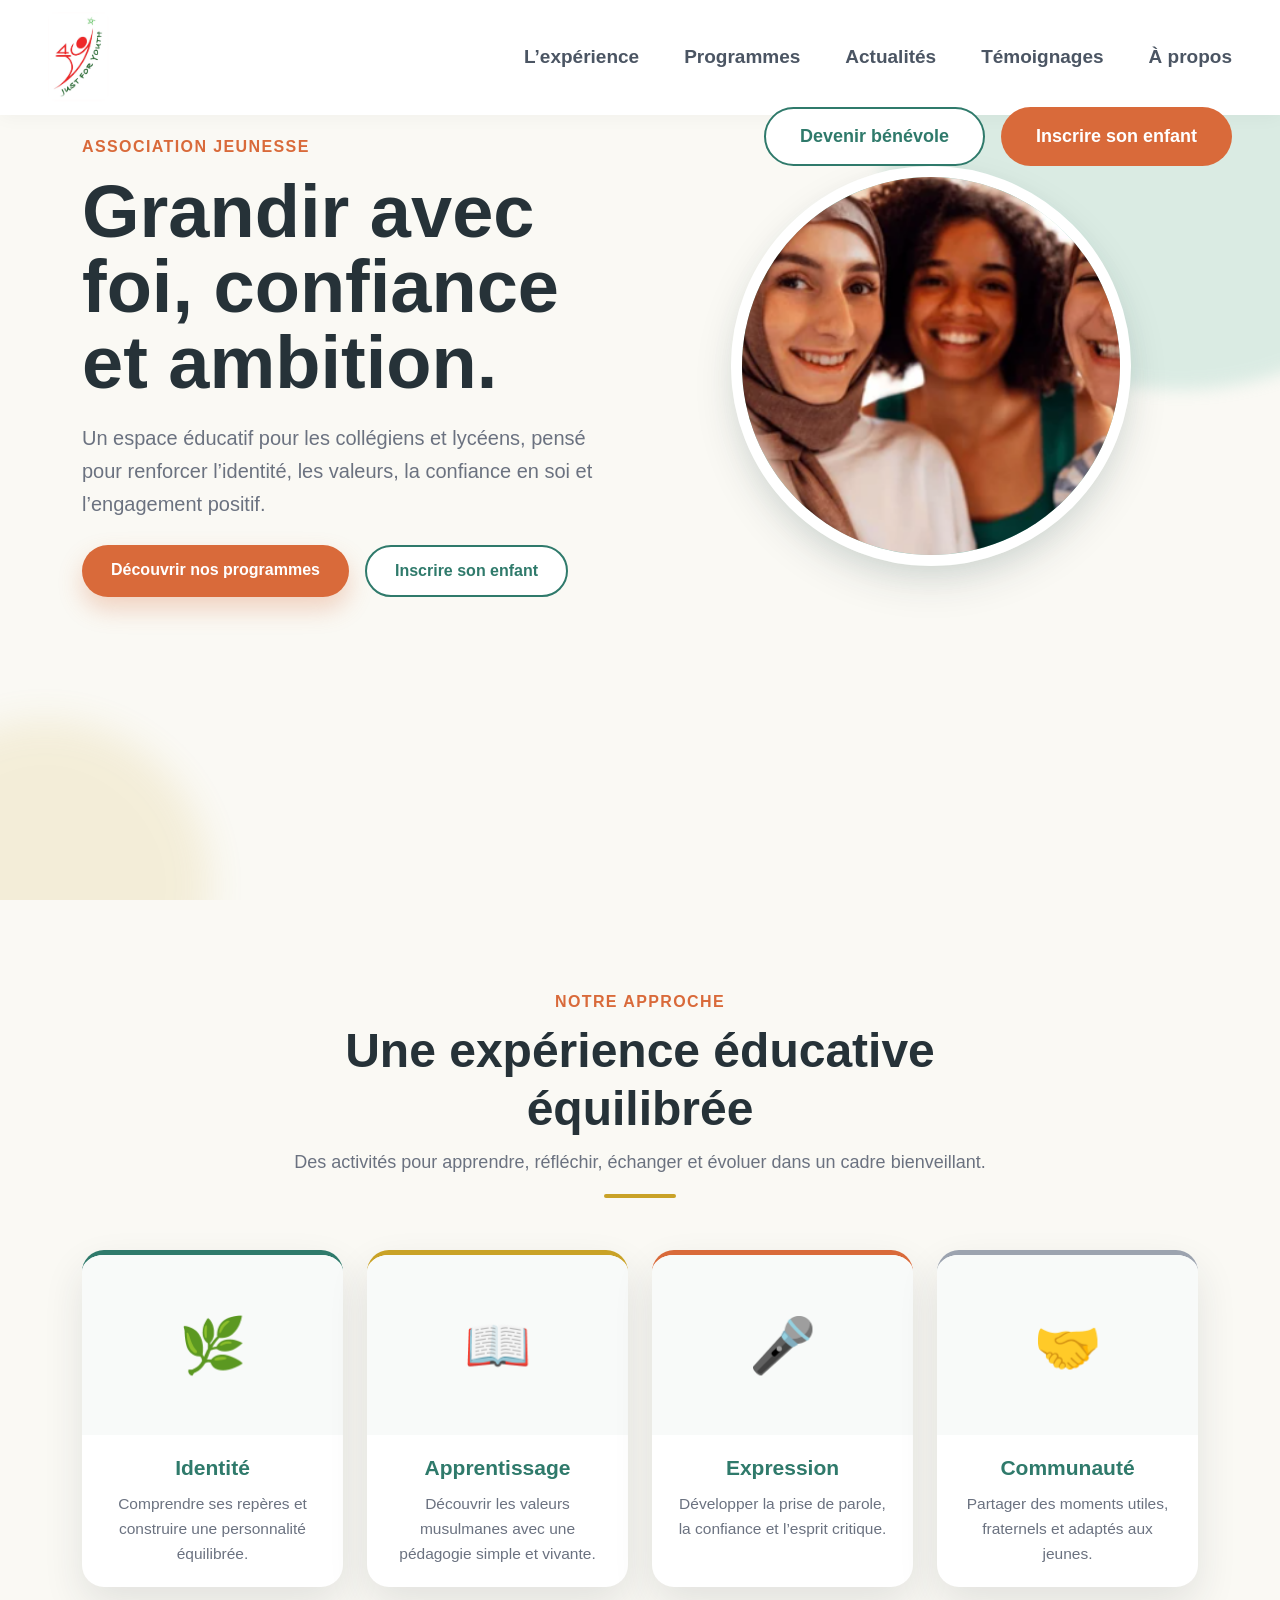
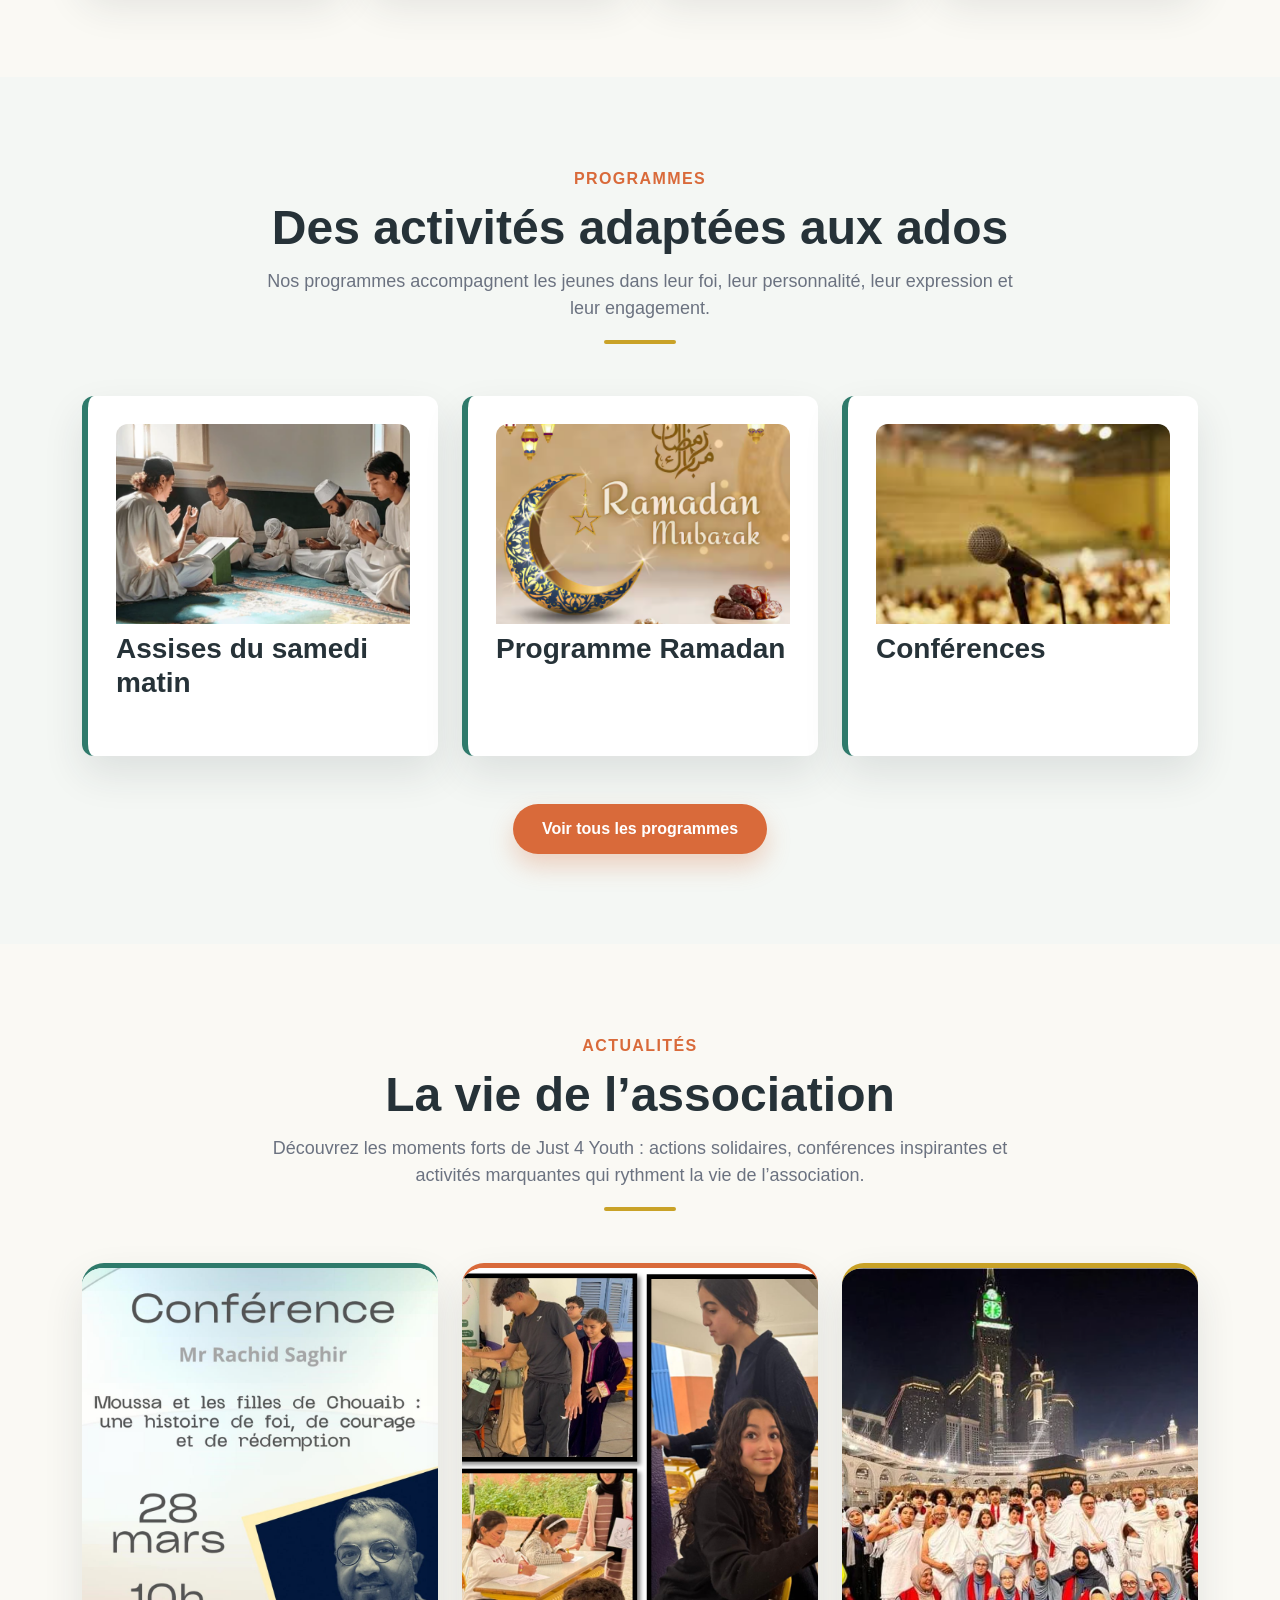
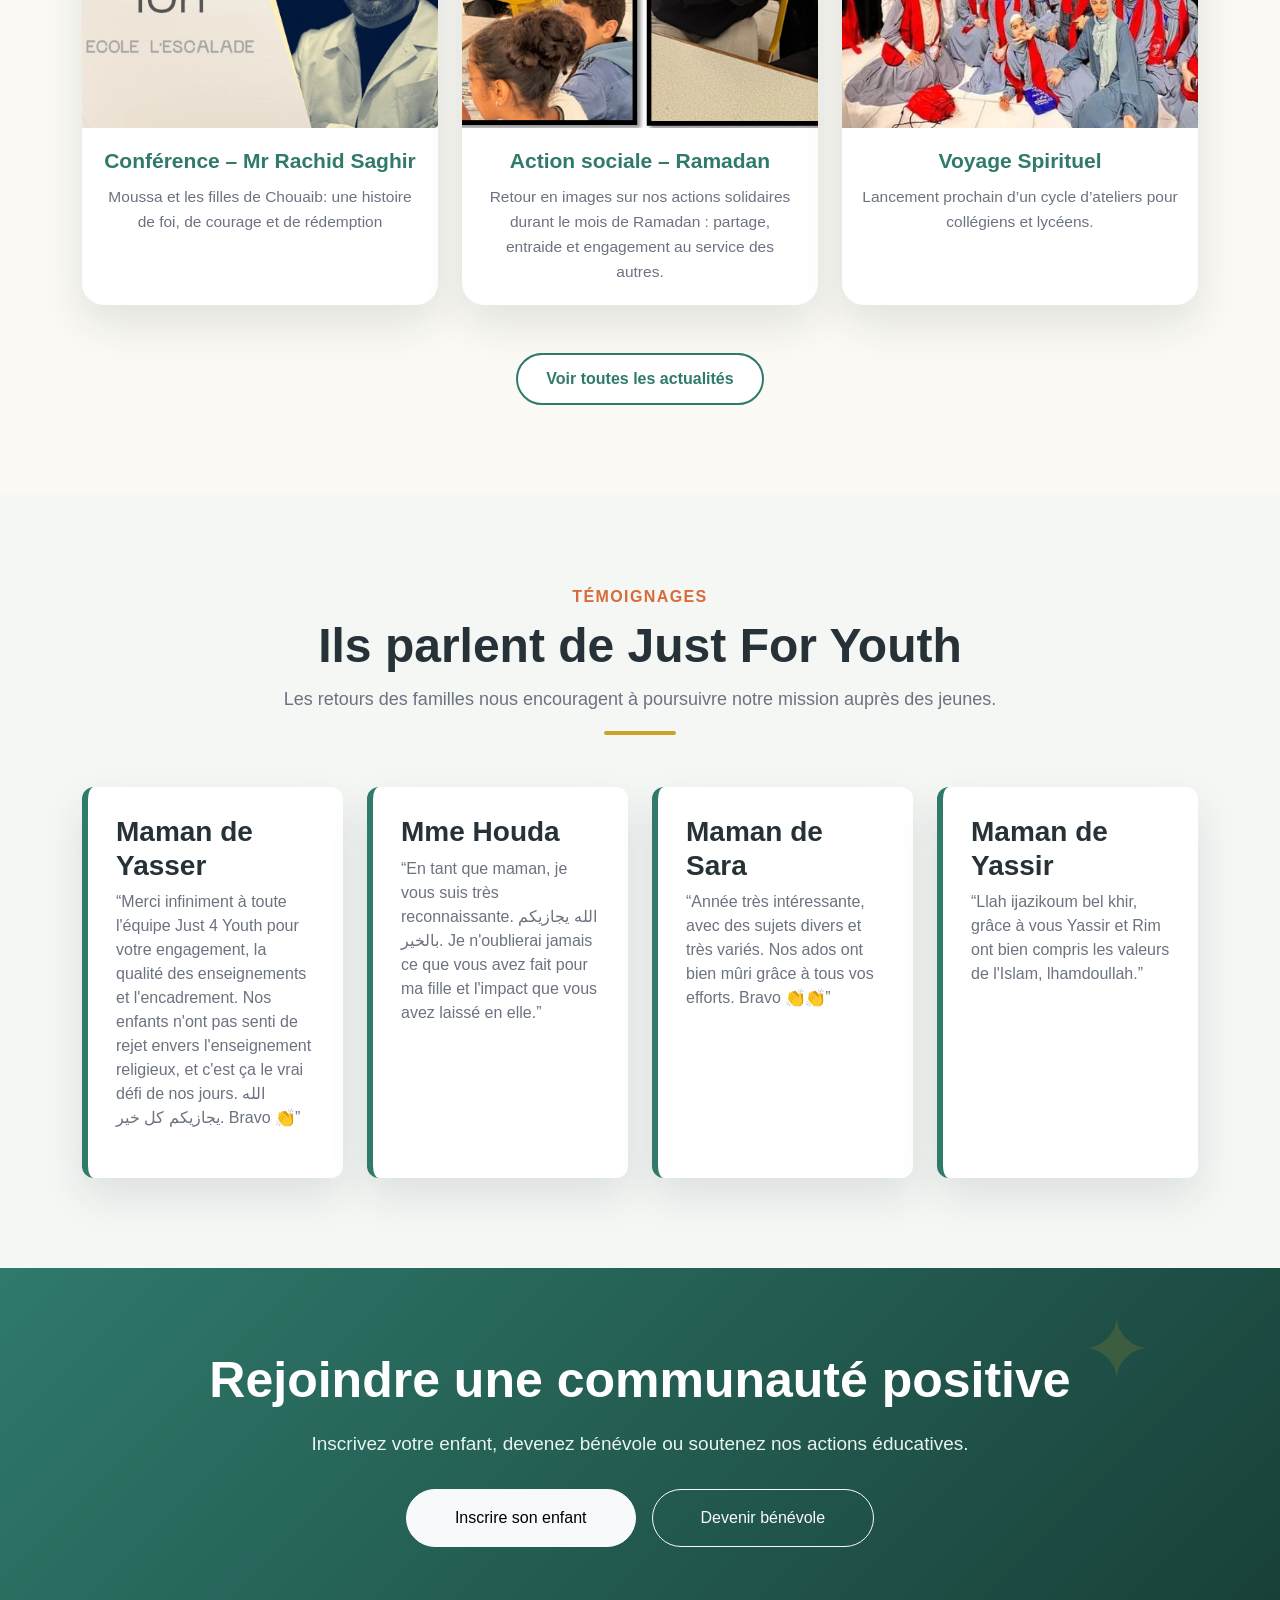
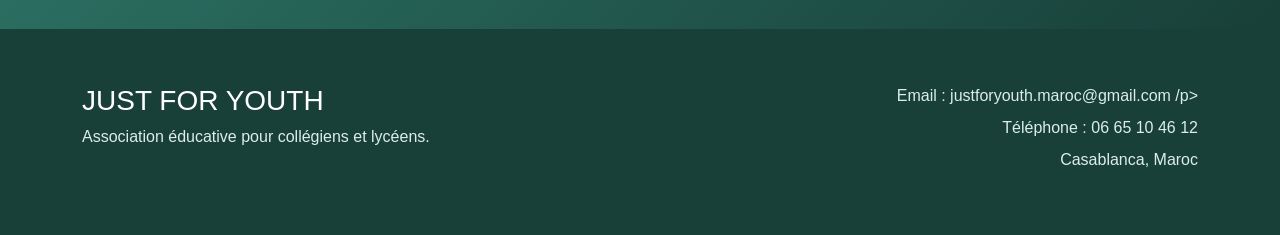
==== index.html @ 88b625bd "Add files via upload" ====
<!DOCTYPE html>
<html lang="fr">
<head>
  <meta charset="UTF-8" />
  <meta name="viewport" content="width=device-width, initial-scale=1.0" />
  <title>Just For Youth</title>

  <link href="https://cdn.jsdelivr.net/npm/bootstrap@5.3.3/dist/css/bootstrap.min.css" rel="stylesheet">
  <link rel="stylesheet" href="style.css">
</head>

<body>

<div class="offcanvas offcanvas-end mobile-menu" tabindex="-1" id="sidebarMenu">
  <div class="offcanvas-header">
    <img src="logo2.png" alt="Just For Youth" class="mobile-logo">
    <button type="button" class="btn-close" data-bs-dismiss="offcanvas"></button>
  </div>

  <div class="offcanvas-body">
    <a href="#experience" class="mobile-link" data-bs-dismiss="offcanvas">L’expérience</a>
    <a href="#programmes" class="mobile-link" data-bs-dismiss="offcanvas">Programmes</a>
    <a href="#actualites" class="mobile-link" data-bs-dismiss="offcanvas">Actualités</a>
    <a href="#temoignages" class="mobile-link" data-bs-dismiss="offcanvas">Témoignages</a>
    <a href="apropos.html" class="mobile-link">À propos</a>

    <div class="mobile-actions">
      <a href="benevole.html" class="btn btn-outline-nav w-100">Devenir bénévole</a>
      <a href="inscription.html" class="btn btn-fill-nav w-100">Inscrire son enfant</a>
    </div>
  </div>
</div>

<nav class="navbar custom-navbar fixed-top">
  <div class="container-fluid px-4 px-lg-5">

    <a class="navbar-brand logo" href="#accueil">
      <img src="logo2.png" alt="Just For Youth" class="logo-img">
    </a>

    <div class="nav-center d-none d-lg-flex">
      <a href="#experience">L’expérience</a>
      <a href="programme.html">Programmes</a>
      <a href="#actualites">Actualités</a>
      <a href="#temoignages">Témoignages</a>
      <a href="apropos.html">À propos</a>
    </div>

    <div class="nav-actions d-none d-lg-flex">
      <a href="benevole.html" class="btn btn-outline-nav">Devenir bénévole</a>
      <a href="inscription.html" class="btn btn-fill-nav">Inscrire son enfant</a>
    </div>

    <button class="burger-btn d-lg-none" type="button" data-bs-toggle="offcanvas" data-bs-target="#sidebarMenu">
      ☰
    </button>

  </div>
</nav>

<main id="accueil">

<section class="hero">
  <div class="hero-bg-shape"></div>
  <div class="hero-bg-shape-2"></div>

  <div class="container">
    <div class="row align-items-center g-5">
      <div class="col-lg-6 reveal hero-text">
        <span class="eyebrow">Association jeunesse</span>
        <h1>Grandir avec foi, confiance et ambition.</h1>
        <p>
          Un espace éducatif pour les collégiens et lycéens, pensé pour renforcer
          l’identité, les valeurs, la confiance en soi et l’engagement positif.
        </p>

        <div class="d-flex flex-wrap gap-3 mt-4">
          <a href="#programmes" class="btn btn-main">Découvrir nos programmes</a>
          <a href="inscription.html" class="btn btn-outline-custom">Inscrire son enfant</a>
        </div>
      </div>

      <div class="col-lg-6 reveal delay-1">
        <div class="hero-visual">
          <div class="hero-circle"></div>

          <img src="images/acceuil/acceuil1.png"
               alt="Jeunes en activité"
               class="hero-img">
        </div>
      </div>
    </div>
  </div>
</section>

<section id="experience" class="section">
  <div class="container">
    <div class="section-header reveal">
      <span class="eyebrow">Notre approche</span>
      <h2>Une expérience éducative équilibrée</h2>
      <p>
        Des activités pour apprendre, réfléchir, échanger et évoluer dans un cadre bienveillant.
      </p>
    </div>

    <div class="row g-4">
      <div class="col-md-6 col-lg-3 reveal">
        <div class="info-card card-green">
          <div class="info-card-img">🌿</div>
          <div class="info-card-body">
            <h3>Identité</h3>
            <p>Comprendre ses repères et construire une personnalité équilibrée.</p>
          </div>
        </div>
      </div>

      <div class="col-md-6 col-lg-3 reveal delay-1">
        <div class="info-card card-gold">
          <div class="info-card-img">📖</div>
          <div class="info-card-body">
            <h3>Apprentissage</h3>
            <p>Découvrir les valeurs musulmanes avec une pédagogie simple et vivante.</p>
          </div>
        </div>
      </div>

      <div class="col-md-6 col-lg-3 reveal delay-2">
        <div class="info-card card-orange">
          <div class="info-card-img">🎤</div>
          <div class="info-card-body">
            <h3>Expression</h3>
            <p>Développer la prise de parole, la confiance et l’esprit critique.</p>
          </div>
        </div>
      </div>

      <div class="col-md-6 col-lg-3 reveal delay-3">
        <div class="info-card card-soft">
          <div class="info-card-img">🤝</div>
          <div class="info-card-body">
            <h3>Communauté</h3>
            <p>Partager des moments utiles, fraternels et adaptés aux jeunes.</p>
          </div>
        </div>
      </div>
    </div>
  </div>
</section>

<section id="programmes" class="section light-section">
  <div class="container">
    <div class="section-header reveal">
      <span class="eyebrow">Programmes</span>
      <h2>Des activités adaptées aux ados</h2>
      <p>
        Nos programmes accompagnent les jeunes dans leur foi, leur personnalité,
        leur expression et leur engagement.
      </p>
    </div>

    <div class="row g-4">

      <div class="col-md-4 reveal">
        <div class="program-card program-blue h-100">
          <img src="images/acceuil/assises.png" class="program-img" alt="Assises du samedi matin">
          <div class="program-title">
            <h3 class="mt-2">Assises du samedi matin</h3>
          </div>
        </div>
      </div>
    
      <div class="col-md-4 reveal delay-1">
        <div class="program-card program-pink h-100">
          <img src="images/acceuil/ramadan.png" class="program-img" alt="Programme Ramadan">
          <div class="program-title">
            <h3 class="mt-2">Programme Ramadan</h3>
          </div>
        </div>
      </div>
    
      <div class="col-md-4 reveal delay-2">
        <div class="program-card program-orange h-100">
          <img src="images/acceuil/conferern.png" class="program-img" alt="Conférences">
          <div class="program-title">
            <h3 class="mt-2">Conférences</h3>
          </div>
        </div>
      </div>
    
    </div>
    <div class="text-center mt-5 reveal">
      <a href="programme.html" class="btn btn-main">Voir tous les programmes</a>
    </div>
  </div>
</section>

<section id="actualites" class="section">
  <div class="container">
    <div class="section-header reveal">
      <span class="eyebrow">Actualités</span>
      <h2>La vie de l’association</h2>
      <p>
        Découvrez les moments forts de Just 4 Youth : actions solidaires, conférences inspirantes et activités marquantes qui rythment la vie de l’association.
      </p>
    </div>
    <div class="row">
<div class="col-md-4 reveal">
  <div class="info-card card-green">
    <!-- IMAGE SEULE -->
    <div class="info-card-img " style="height: 460px;">
      <img src="images/conferences/IMG-20260326-WA0016.jpg" alt="Conférence Rachid Sghir">
    </div>
    <div class="info-card-body">
   
        <h3>Conférence – Mr Rachid Saghir </h3>
        <p>
Moussa et les filles de Chouaib: une histoire de foi, de courage et de rédemption
        </p>
     
    </div>
  </div>
</div>

      <div class="col-md-4 reveal delay-1">
        <div class="info-card card-orange">
          <div class="info-card-img" style="height: 460px;"><img src="images/actionSociale/action_sociale.png" alt=""></div>
          <div class="info-card-body">
            <h3>Action sociale – Ramadan</h3>
            <p>
              Retour en images sur nos actions solidaires durant le mois de Ramadan : partage, entraide et engagement au service des autres.
            </p>
          </div>
          
        </div>
      </div>

      <div class="col-md-4 reveal delay-2">
        <div class="info-card card-gold">
          <div class="info-card-img" style="height: 460px;"><img src="images/voyages_omra/OMRA.png" alt=""></div>
          <div class="info-card-body">
            <h3>Voyage Spirituel </h3>
            <p>Lancement prochain d’un cycle d’ateliers pour collégiens et lycéens.</p>
          </div>
        </div>
      </div>
    </div>

    <div class="text-center mt-5 reveal">
      <a href="actualites.html" class="btn btn-outline-custom">Voir toutes les actualités</a>
    </div>
  </div>
</section>


<section id="temoignages" class="section light-section">
  <div class="container">
    <div class="section-header reveal">
      <span class="eyebrow">Témoignages</span>
      <h2>Ils parlent de Just For Youth</h2>
      <p>
        Les retours des familles nous encouragent à poursuivre notre mission auprès des jeunes.
      </p>
    </div>

    <div class="row g-4">

      <div class="col-md-6 col-lg-3 reveal">
        <div class="program-card h-100 testimonial-card">
          <h3>Maman de Yasser</h3>
          <p>
            “Merci infiniment à toute l'équipe Just 4 Youth pour votre engagement, la qualité des enseignements et l'encadrement.
            Nos enfants n'ont pas senti de rejet envers l'enseignement religieux, et c'est ça le vrai défi de nos jours.
            الله يجازيكم كل خير. Bravo 👏”
          </p>
        </div>
      </div>

      <div class="col-md-6 col-lg-3 reveal delay-1">
        <div class="program-card h-100 testimonial-card">
          <h3>Mme Houda</h3>
          <p>
            “En tant que maman, je vous suis très reconnaissante.
            الله يجازيكم بالخير. Je n'oublierai jamais ce que vous avez fait pour ma fille et l'impact que vous avez laissé en elle.”
          </p>
        </div>
      </div>

      <div class="col-md-6 col-lg-3 reveal delay-2">
        <div class="program-card h-100 testimonial-card">
          <h3>Maman de Sara</h3>
          <p>
            “Année très intéressante, avec des sujets divers et très variés.
            Nos ados ont bien mûri grâce à tous vos efforts. Bravo 👏👏”
          </p>
        </div>
      </div>

      <div class="col-md-6 col-lg-3 reveal delay-3">
        <div class="program-card h-100 testimonial-card">
          <h3>Maman de Yassir</h3>
          <p>
            “Llah ijazikoum bel khir, grâce à vous Yassir et Rim ont bien compris les valeurs de l'Islam, lhamdoullah.”
          </p>
        </div>
      </div>

    </div>
  </div>
</section>

<section class="cta-section reveal">
  <div class="container text-center">
    <h2>Rejoindre une communauté positive</h2>
    <p>Inscrivez votre enfant, devenez bénévole ou soutenez nos actions éducatives.</p>

    <div class="d-flex justify-content-center gap-3 flex-wrap">
      <a href="inscription.html" class="btn btn-light rounded-pill px-5 py-3">Inscrire son enfant</a>
      <a href="benevole.html" class="btn btn-outline-light rounded-pill px-5 py-3">Devenir bénévole</a>
    </div>
  </div>
</section>

</main>

<footer id="contact" class="footer">
  <div class="container">
    <div class="row g-4">
      <div class="col-md-6">
        <h3>JUST FOR YOUTH</h3>
        <p>Association éducative pour collégiens et lycéens.</p>
      </div>

      <div class="col-md-6 text-md-end">
        <p>Email : justforyouth.maroc@gmail.com /p>
          <p>Téléphone : 06 65 10 46 12</p>
        <p>Casablanca, Maroc</p>
      </div>
    </div>
  </div>
</footer>

<script>
  const reveals = document.querySelectorAll(".reveal");

  function revealOnScroll() {
    reveals.forEach((el) => {
      const elementTop = el.getBoundingClientRect().top;
      if (elementTop < window.innerHeight - 80) {
        el.classList.add("active");
      }
    });
  }

  window.addEventListener("scroll", revealOnScroll);
  window.addEventListener("load", revealOnScroll);
</script>

<script src="https://cdn.jsdelivr.net/npm/bootstrap@5.3.3/dist/js/bootstrap.bundle.min.js"></script>

</body>
</html>
---- style.css ----
:root {
    --primary: #2F7A6B;
    --primary-dark: #1F4D44;
    --primary-light: #8BC9BA;
  
    --secondary: #D96A3A;
    --secondary-dark: #B64F27;
    --secondary-light: #F3B08D;
  
    --gold: #C9A227;
    --gold-light: #F5E6B3;
  
    --bg: #FAF9F4;
    --white: #FFFFFF;
    --text: #263238;
    --muted: #6B7280;
    --footer: #183F38;
  
    --shadow-card: 0 18px 40px rgba(38, 50, 56, 0.11);
    --shadow-soft: 0 12px 30px rgba(47, 122, 107, 0.14);
    --shadow-cta: 0 12px 25px rgba(217, 106, 58, 0.28);
  }
  
  * {
    box-sizing: border-box;
  }
  
  html {
    scroll-behavior: smooth;
  }
  
  body {
    font-family: Inter, "Segoe UI", Arial, sans-serif;
    color: var(--text);
    background: var(--bg);
    overflow-x: hidden;
  }
  
  .logo {
    display: flex;
    align-items: center;
    gap: 10px;
    font-size: 22px;
    font-weight: 900;
    color: var(--primary);
  }
  
  .logo-img {
    width: 46px;
    height: 46px;
    object-fit: contain;
  }
  
  .nav-link {
    font-weight: 650;
    color: var(--text);
    margin-left: 18px;
  }
  
  .nav-link:hover {
    color: var(--secondary);
  }
  
  .btn-main {
    background: var(--secondary);
    color: white;
    border-radius: 999px;
    padding: 12px 28px;
    font-weight: 750;
    box-shadow: var(--shadow-cta);
    transition: 0.3s ease;
  }
  
  .btn-main:hover {
    background: var(--secondary-dark);
    color: white;
    transform: translateY(-3px);
  }
  
  .btn-outline-custom {
    border: 2px solid var(--primary);
    color: var(--primary);
    border-radius: 999px;
    padding: 12px 28px;
    font-weight: 750;
    transition: 0.3s ease;
    background: white;
  }
  
  .btn-outline-custom:hover {
    background: var(--primary);
    color: white;
    transform: translateY(-3px);
  }
  
  .hero {
    min-height: 100vh;
    padding-top: 135px;
    padding-bottom: 70px;
    background: var(--bg);
    position: relative;
    overflow: hidden;
  }
  
  .hero-bg-shape {
    position: absolute;
    width: 620px;
    height: 620px;
    background: var(--primary-light);
    top: -230px;
    right: -210px;
    border-radius: 50%;
    opacity: 0.28;
    filter: blur(8px);
    z-index: 0;
  }
  
  .hero-bg-shape-2 {
    position: absolute;
    width: 330px;
    height: 330px;
    background: var(--gold);
    bottom: -150px;
    left: -120px;
    border-radius: 50%;
    opacity: 0.13;
    filter: blur(18px);
    z-index: 0;
  }
  
  .hero .container {
    position: relative;
    z-index: 2;
  }
  
  .eyebrow {
    color: var(--secondary);
    text-transform: uppercase;
    font-weight: 900;
    letter-spacing: 1.4px;
  }
  
  .hero h1 {
    font-size: clamp(42px, 7vw, 74px);
    font-weight: 900;
    line-height: 1.02;
    color: var(--text);
    margin-top: 15px;
  }
  
  .hero p {
    max-width: 590px;
    font-size: 20px;
    color: var(--muted);
    line-height: 1.65;
    margin-top: 22px;
  }
  
  .hero-visual {
    position: relative;
    min-height: 455px;
    display: flex;
    align-items: center;
    justify-content: center;
  }
  
  .hero-circle {
    width: 380px;
    height: 380px;
    background: var(--primary-light);
    border-radius: 50%;
    position: absolute;
    animation: pulse 4s infinite ease-in-out;
    box-shadow: var(--shadow-soft);
  }
  
  .hero-img {
    width: 400px;
    height: 400px;
    border-radius: 50%;
    object-fit: cover;
    border: 11px solid white;
    box-shadow: var(--shadow-card);
    z-index: 2;
  }
  
  .hero-card {
    position: absolute;
    z-index: 3;
    background: white;
    padding: 16px 20px;
    border-radius: 18px;
    box-shadow: var(--shadow-card);
    border-top: 4px solid var(--gold);
  }
  
  .hero-card strong {
    display: block;
    color: var(--primary);
    font-size: 18px;
  }
  
  .hero-card span {
    color: var(--muted);
    font-size: 14px;
  }
  
  .card-1 {
    top: 52px;
    left: 28px;
  }
  
  .card-2 {
    bottom: 45px;
    right: 15px;
  }
  
  .section {
    padding: 90px 0;
  }
  
  .section-header {
    text-align: center;
    max-width: 760px;
    margin: 0 auto 52px;
  }
  
  .section-header h2 {
    font-size: clamp(32px, 5vw, 48px);
    font-weight: 900;
    margin-top: 8px;
  }
  
  .section-header p {
    color: var(--muted);
    font-size: 18px;
    margin-top: 12px;
  }
  
  .section-header::after {
    content: "";
    width: 72px;
    height: 4px;
    background: var(--gold);
    display: block;
    margin: 18px auto 0;
    border-radius: 10px;
  }
  .info-card {
    background: white;
    border-radius: 22px;
    overflow: hidden;
    box-shadow: var(--shadow-card);
    height: 100%;
    transition: 0.35s ease;
    border-top: 5px solid transparent;
  }
  
  .info-card:hover {
    transform: translateY(-10px);
    box-shadow: 0 22px 50px rgba(38, 50, 56, 0.14);
  }
  
  .info-card-img {
    height: 150px;
    background: #F8FAF9;
    display: flex;
    align-items: center;
    justify-content: center;
    font-size: 54px;
  }
  
  .card-green {
    border-top-color: var(--primary);
  }
  
  .card-gold {
    border-top-color: var(--gold);
  }
  
  .card-orange {
    border-top-color: var(--secondary);
  }
  
  .card-soft {
    border-top-color: #9CA3AF;
  }
  
  .info-card-body {
    padding: 26px 22px 30px;
    text-align: center;
  }
  
  .info-card-body h3 {
    color: var(--primary);
    font-weight: 900;
    font-size: 21px;
    margin-bottom: 12px;
  }
  
  .info-card-body p {
    color: var(--muted);
    font-size: 15.5px;
    line-height: 1.6;
    margin-bottom: 0;
  }
  
  .light-section {
    background: #F4F7F4;
  }
  
  .progression-card {
    background: white;
    border-radius: 28px;
    padding: 52px 35px;
    box-shadow: var(--shadow-card);
  }
  
  .step {
    width: 72px;
    height: 72px;
    border-radius: 50%;
    border: 3px solid var(--primary);
    background: white;
    color: var(--primary);
    display: flex;
    align-items: center;
    justify-content: center;
    margin: 0 auto 18px;
    font-size: 23px;
    font-weight: 900;
    box-shadow: 0 8px 20px rgba(47, 122, 107, 0.16);
  }
  
  .step.active {
    background: var(--primary);
    color: white;
  }
  
  .progression-card h4 {
    font-weight: 900;
  }
  
  .progression-card p {
    color: var(--muted);
    font-weight: 600;
  }
  
  .big-title {
    font-size: clamp(34px, 5vw, 52px);
    font-weight: 900;
    line-height: 1.1;
  }
  
  .text-muted-custom {
    color: var(--muted);
    font-size: 18px;
    line-height: 1.7;
  }
  
  .program-card {
    background: white;
    border-radius: 22px;
    padding: 28px;
    margin-bottom: 20px;
    box-shadow: var(--shadow-card);
    border-left: 6px solid var(--primary);
    transition: 0.35s ease;
  }
  
  .program-card:nth-child(2) {
    border-left-color: var(--secondary);
  }
  
  .program-card:nth-child(3) {
    border-left-color: var(--gold);
  }
  
  .program-card:hover {
    transform: translateX(10px);
  }
  
  .program-card h3 {
    font-weight: 900;
    color: var(--text);
  }
  
  .program-card p {
    color: var(--muted);
    margin-bottom: 0;
  }
  
  .cta-section {
    background: linear-gradient(135deg, var(--primary), var(--footer));
    color: white;
    padding: 82px 0;
    position: relative;
    overflow: hidden;
  }
  
  .cta-section::after {
    content: "✦";
    position: absolute;
    top: 18px;
    right: 10%;
    font-size: 85px;
    color: rgba(201, 162, 39, 0.18);
  }
  
  .cta-section h2 {
    font-size: clamp(32px, 5vw, 50px);
    font-weight: 900;
  }
  
  .cta-section p {
    color: #E7F4EF;
    margin: 20px 0 30px;
    font-size: 19px;
  }
  
  .footer {
    background: var(--footer);
    color: white;
    padding: 55px 0;
  }
  
  .footer p {
    color: #DCEEE8;
    margin-bottom: 8px;
  }
  
  .reveal {
    opacity: 0;
    transform: translateY(38px);
    transition: 0.85s ease;
  }
  
  .reveal.active {
    opacity: 1;
    transform: translateY(0);
  }
  
  .delay-1 { transition-delay: 0.15s; }
  .delay-2 { transition-delay: 0.3s; }
  .delay-3 { transition-delay: 0.45s; }
  
  @keyframes pulse {
    0%, 100% { transform: scale(1); }
    50% { transform: scale(1.045); }
  }
  
  @media (max-width: 991px) {
    .hero {
      text-align: center;
    }
  
    .hero p {
      margin-left: auto;
      margin-right: auto;
    }
  
    .hero .d-flex {
      justify-content: center;
    }
  
    .hero-visual {
      min-height: 405px;
    }
  
    .hero-circle {
      width: 315px;
      height: 315px;
    }
  
    .hero-img {
      width: 325px;
      height: 325px;
    }
  
    .hero-card {
      display: none;
    }
  }
  
  @media (max-width: 576px) {
    .logo {
      font-size: 17px;
    }
  
    .logo-img {
      width: 40px;
      height: 40px;
    }
  
    .hero {
      padding-top: 120px;
    }
  
    .hero-circle {
      width: 260px;
      height: 260px;
    }
  
    .hero-img {
      width: 270px;
      height: 270px;
    }
  
    .section {
      padding: 70px 0;
    }
  
    .progression-card {
      padding: 35px 20px;
    }
  }
  /* Bouton menu */
.menu-btn {
  font-size: 26px;
  background: none;
  border: none;
  color: var(--primary);
  margin-right: 12px;
  cursor: pointer;
}

/* Sidebar */
.custom-sidebar {
  width: 260px;
  background: white;
  border-right: 1px solid #eee;
}

/* Header */
.custom-sidebar .offcanvas-header {
  border-bottom: 1px solid #eee;
}

/* Liens */
.sidebar-link {
  text-decoration: none;
  color: var(--text);
  font-weight: 600;
  padding: 14px 10px;
  border-radius: 10px;
  margin-bottom: 6px;
  transition: 0.25s;
}

.sidebar-link:hover {
  background: var(--bg);
  color: var(--secondary);
  padding-left: 16px;
}

/* Animation douce */
.offcanvas {
  transition: transform 0.3s ease;
}
.custom-navbar {
    height: 96px;
    background: white;
    box-shadow: 0 2px 18px rgba(0, 0, 0, 0.04);
    z-index: 1000;
  }
  
  .logo {
    display: flex;
    align-items: center;
    margin: 0;
  }
  
  .logo-img {
    width: 90px;
    height: auto;
    object-fit: contain;
  }
  
  .nav-center {
    align-items: center;
    gap: 42px;
    margin-left: 45px;
  }
  
  .nav-center a {
    color: #4b5563;
    text-decoration: none;
    font-size: 18px;
    font-weight: 600;
    transition: 0.25s ease;
  }
  
  .nav-center a:hover {
    color: var(--primary);
  }
  
  .nav-actions {
    align-items: center;
    gap: 14px;
    margin-left: auto;
  }
  
  .btn-outline-nav {
    border: 1.8px solid var(--primary);
    color: var(--primary);
    background: white;
    border-radius: 999px;
    padding: 12px 30px;
    font-size: 17px;
    font-weight: 700;
    transition: 0.25s ease;
  }
  
  .btn-outline-nav:hover {
    background: var(--primary);
    color: white;
  }
  
  .btn-fill-nav {
    background: var(--secondary);
    color: white;
    border-radius: 999px;
    padding: 13px 30px;
    font-size: 17px;
    font-weight: 800;
    transition: 0.25s ease;
  }
  
  .btn-fill-nav:hover {
    background: var(--secondary-dark);
    color: white;
  }
  
  .btn-icon-nav {
    width: 52px;
    height: 52px;
    border: 1.5px solid #d1d5db;
    border-radius: 50%;
    display: flex;
    align-items: center;
    justify-content: center;
    color: #4b5563;
    background: white;
    font-size: 22px;
  }
  
  .burger-btn {
    border: none;
    background: transparent;
    color: #2d2d2d;
    font-size: 32px;
    line-height: 1;
    margin-left: auto;
  }
  
  .mobile-menu {
    background: white;
    width: 310px;
  }
  
  .mobile-logo {
    width: 85px;
  }
  
  .mobile-link {
    display: block;
    text-decoration: none;
    color: #4b5563;
    font-size: 19px;
    font-weight: 700;
    padding: 16px 8px;
    border-bottom: 1px solid #f1f1f1;
  }
  
  .mobile-link:hover {
    color: var(--primary);
  }
  
  .mobile-actions {
    display: flex;
    flex-direction: column;
    gap: 14px;
    margin-top: 28px;
  }
  
  @media (max-width: 991px) {
    .custom-navbar {
      height: 96px;
    }
  
    .logo-img {
      width: 82px;
    }
  
    .hero {
      padding-top: 125px;
    }
  }
  .custom-navbar {
    height: 115px;
    background: white;
    display: flex;
    align-items: center;
    box-shadow: 0 2px 18px rgba(0, 0, 0, 0.04);
    z-index: 1000;
  }
  
  .custom-navbar .container-fluid {
    height: 100%;
    display: flex;
    align-items: center;
  }
  
  .logo {
    display: flex;
    align-items: center;
    height: 100%;
    margin: 0;
    padding: 0;
  }
  
  .logo-img {
    height: 92px;
    width: auto;
    max-height: 92px;
    object-fit: contain;
    display: block;
  }
  
  .nav-center {
    align-items: center;
    gap: 45px;
    margin-left: 55px;
  }
  
  .nav-center a {
    color: #4b5563;
    text-decoration: none;
    font-size: 19px;
    font-weight: 700;
    transition: 0.25s ease;
  }
  
  .nav-center a:hover {
    color: var(--primary);
  }
  
  .nav-actions {
    align-items: center;
    gap: 16px;
    margin-left: auto;
  }
  
  .btn-outline-nav {
    border: 2px solid var(--primary);
    color: var(--primary);
    background: white;
    border-radius: 999px;
    padding: 14px 34px;
    font-size: 18px;
    font-weight: 800;
  }
  
  .btn-outline-nav:hover {
    background: var(--primary);
    color: white;
  }
  
  .btn-fill-nav {
    background: var(--secondary);
    color: white;
    border-radius: 999px;
    padding: 15px 34px;
    font-size: 18px;
    font-weight: 800;
  }
  

  


  @media (max-width: 991px) {
    .custom-navbar {
      height: 105px;
    }
  
    .logo-img {
      height: 82px;
      max-height: 82px;
    }
  
    .hero {
      padding-top: 135px;
    }
  }
  
  @media (max-width: 576px) {
    .custom-navbar {
      height: 92px;
    }
  
    .logo-img {
      height: 70px;
      max-height: 70px;
    }
  
    .hero {
      padding-top: 120px;
    }
  }
  .program-card {
    overflow: hidden; /* empêche tout débordement */
    border-radius: 12px;
  }
  
  .program-img {
    width: 100%;
    height: 200px;          /* taille fixe uniforme */
    object-fit: cover;      /* recadre sans déformer */
    display: block;
    border-radius: 12px 12px 0 0;
  }
  
  /* Responsive mobile */
  @media (max-width: 768px) {
    .program-img {
      height: 180px;
    }
  }
  .program-img {
    transition: transform 0.4s ease;
  }
  
  .program-card:hover .program-img {
    transform: scale(1.05);
  }
  .team-card {
    background: #f7f7f7;
    border-radius: 20px;
    padding: 35px 25px;
    text-align: center;
    transition: 0.3s ease;
    height: 100%;
  }
  
  .team-card:hover {
    transform: translateY(-6px);
    box-shadow: 0 15px 35px rgba(0,0,0,0.08);
  }
  
  /* IMAGE RONDE */
  .team-card img {
    width: 120px;
    height: 120px;
    object-fit: cover;
    border-radius: 50%;
    margin-bottom: 20px;
  }
  
  /* NOM */
  .team-card h3 {
    font-size: 20px;
    font-weight: 700;
    margin-bottom: 8px;
    color: #333;
  }
  
  /* ROLE */
  .team-card span {
    display: block;
    font-size: 15px;
    color: #e85b7c; /* rose comme Loona */
    font-weight: 600;
    margin-bottom: 12px;
  }
  
  /* TEXTE */
  .team-card p {
    font-size: 14.5px;
    color: #555;
    line-height: 1.6;
    margin: 0;
  }
  .custom-list {
    padding-left: 20px;
    margin-bottom: 0;
  }
  
  .custom-list li {
    margin-bottom: 10px;
    line-height: 1.7;
  }
  .info-card-img {
    width: 100%;
    height: 200px; /* hauteur uniforme */
    overflow: hidden;
    border-radius: 12px 12px 0 0;
  }
  
  .info-card-img img {
    width: 100%;
    height: 100%;
    object-fit: cover; /* remplit sans déformer */
    display: block;
  }
  .info-card {
    height: 100%;
    display: flex;
    flex-direction: column;
  }
  
  /* conteneur image */
  .info-card-img {
    width: 100%;
    height: 180px; /* réduit la taille */
    overflow: hidden;
    border-radius: 12px 12px 0 0;
  }
  
  /* image */
  .info-card-img img {
    width: 100%;
    height: 100%;
    object-fit: cover;
    display: block;
  }
  
  /* contenu texte */
  .info-card-body {
    flex: 1; /* force toutes les cartes à même hauteur */
    padding: 20px;
  }
  .program-photo-card {
    display: flex;
    gap: 22px;
    align-items: center;
    overflow: hidden;
  }
  
  .program-photo-card img {
    width: 220px;
    height: 150px;
    object-fit: cover;
    border-radius: 18px;
    flex-shrink: 0;
  }
  
  @media (max-width: 768px) {
    .program-photo-card {
      flex-direction: column;
      align-items: flex-start;
    }
  
    .program-photo-card img {
      width: 100%;
      height: 200px;
    }
  }
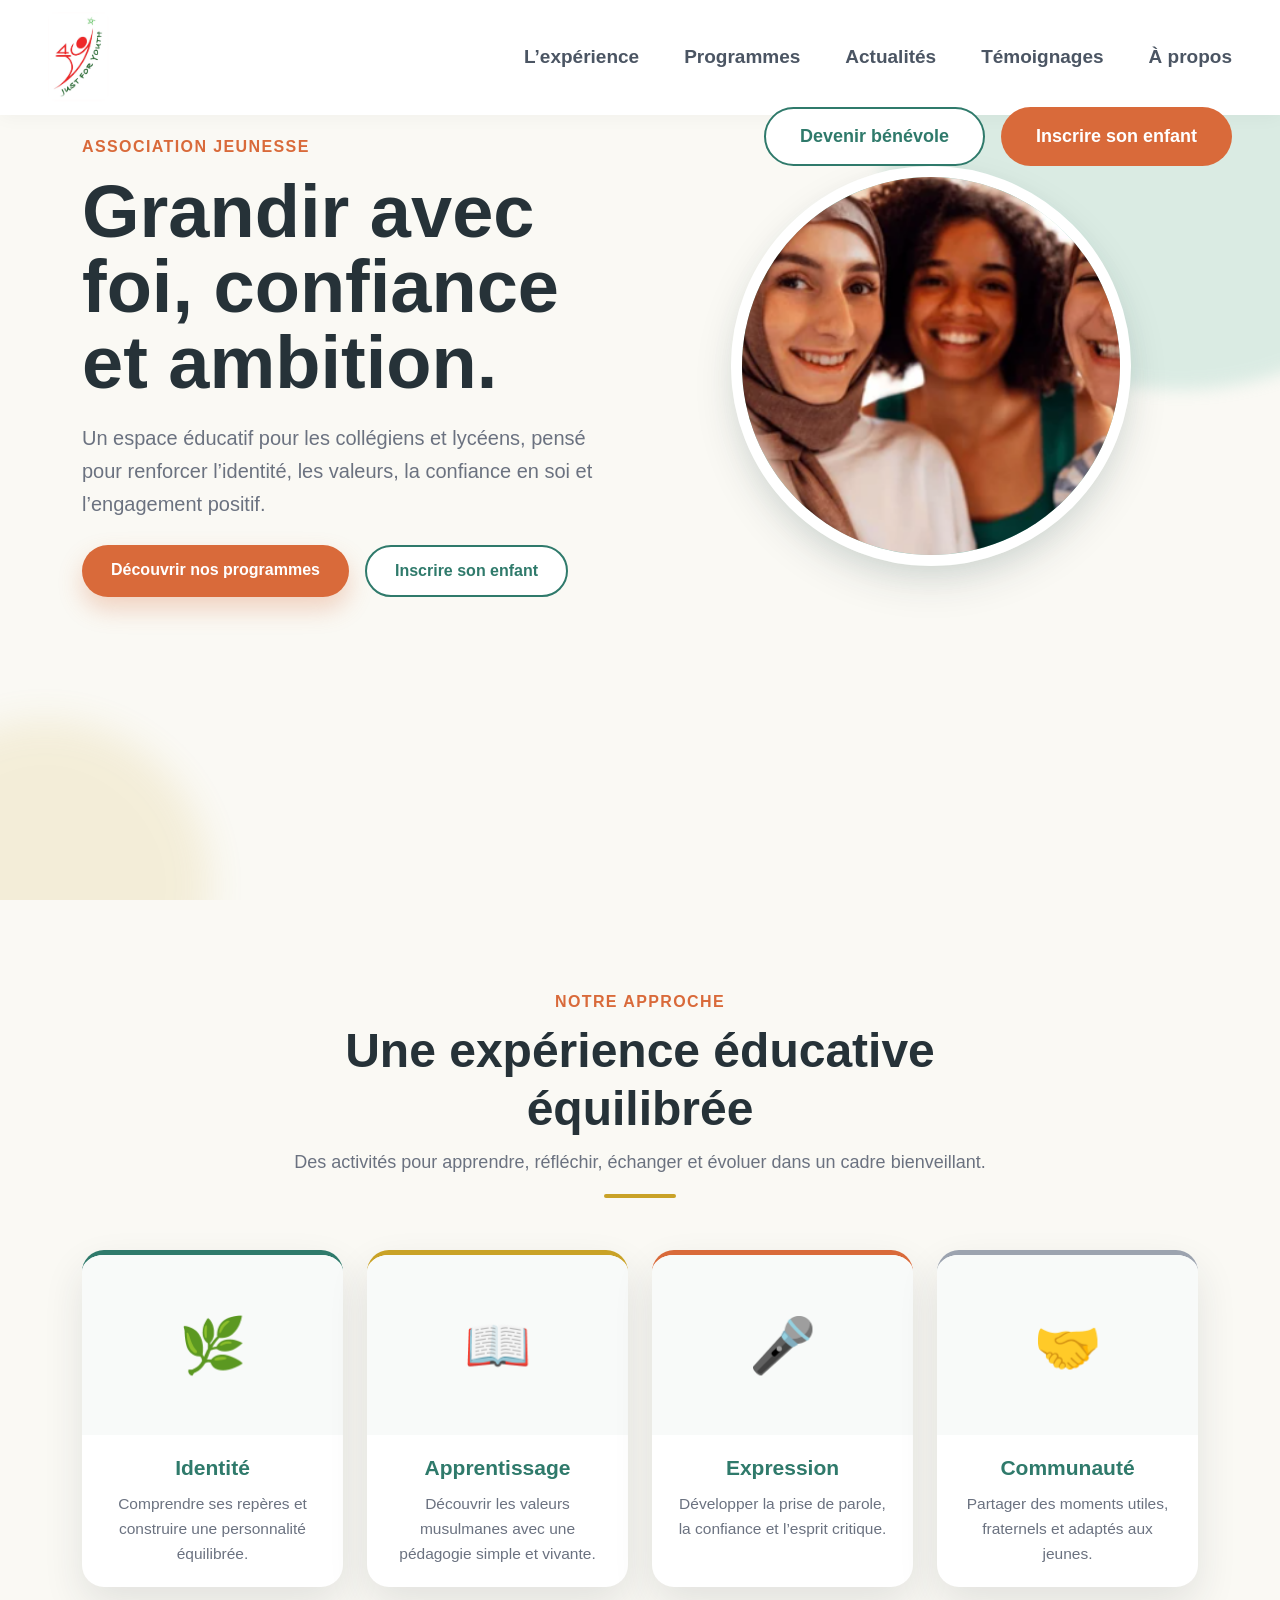
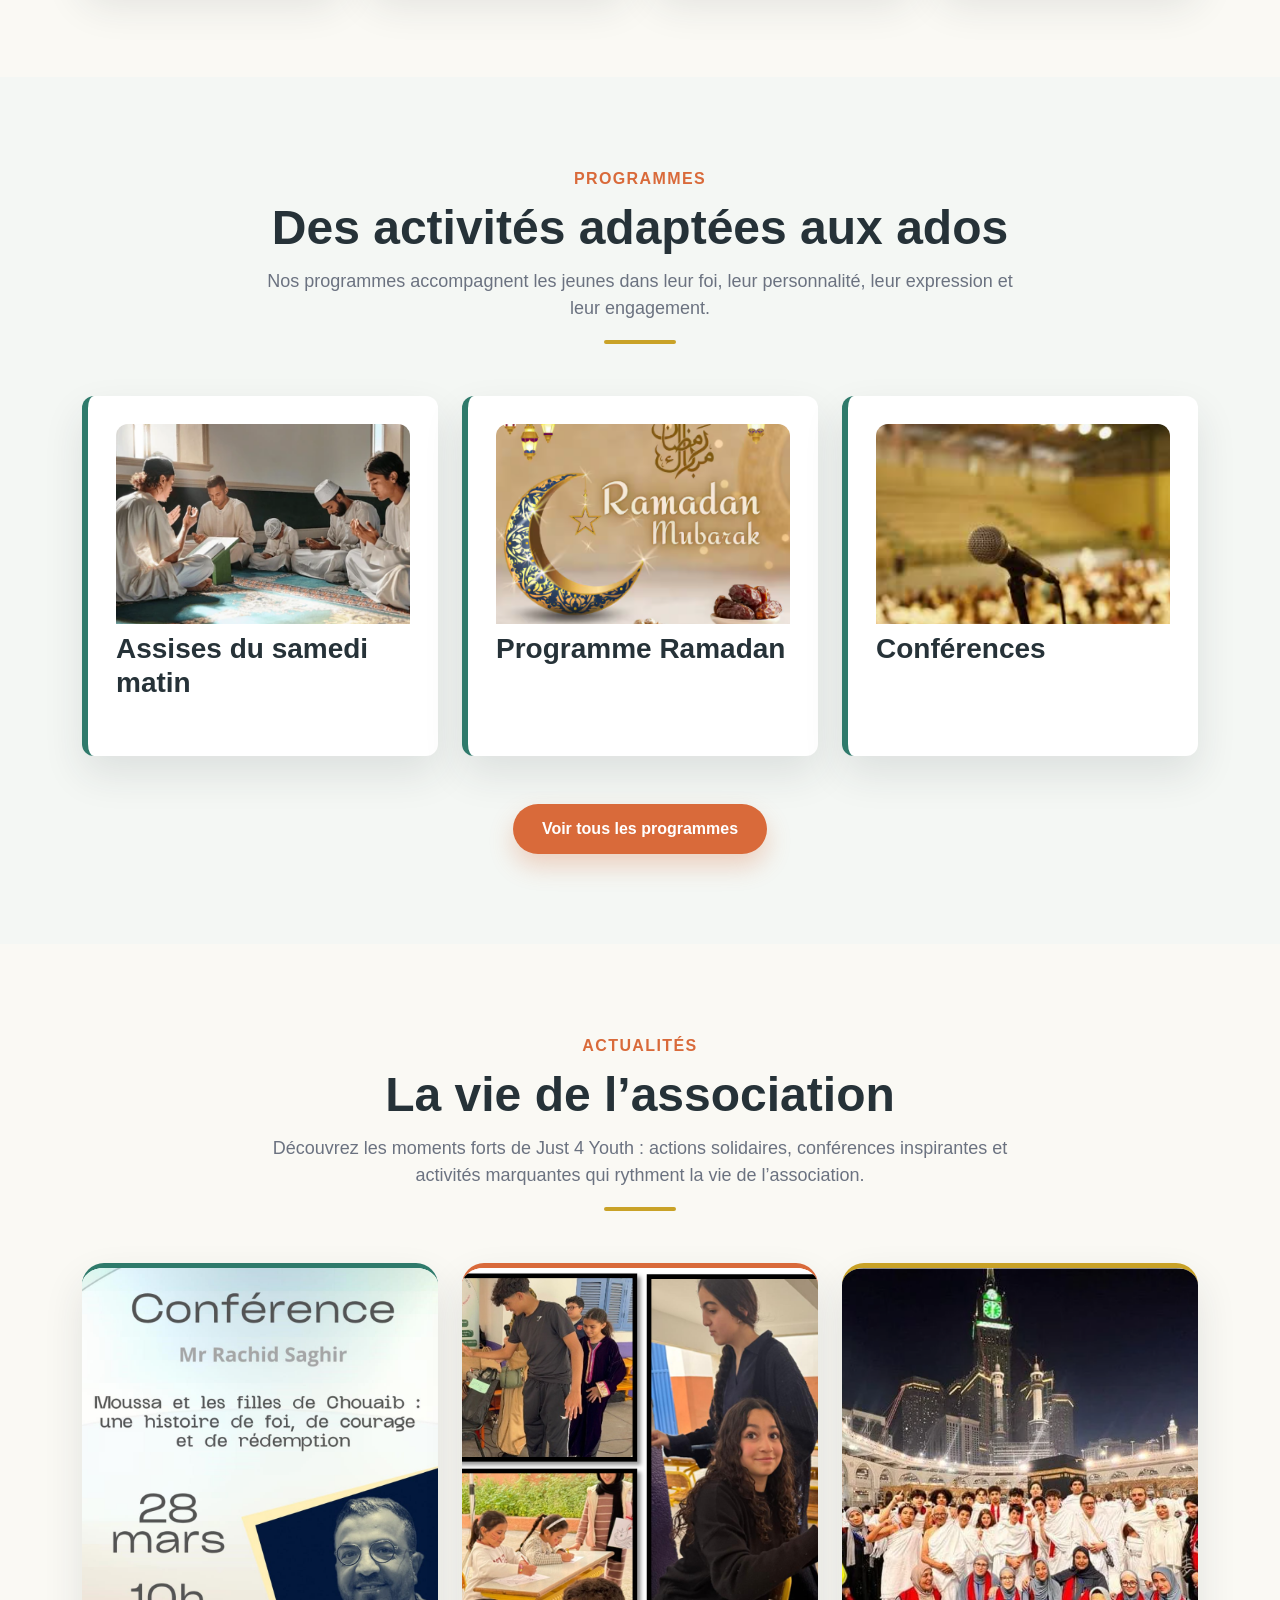
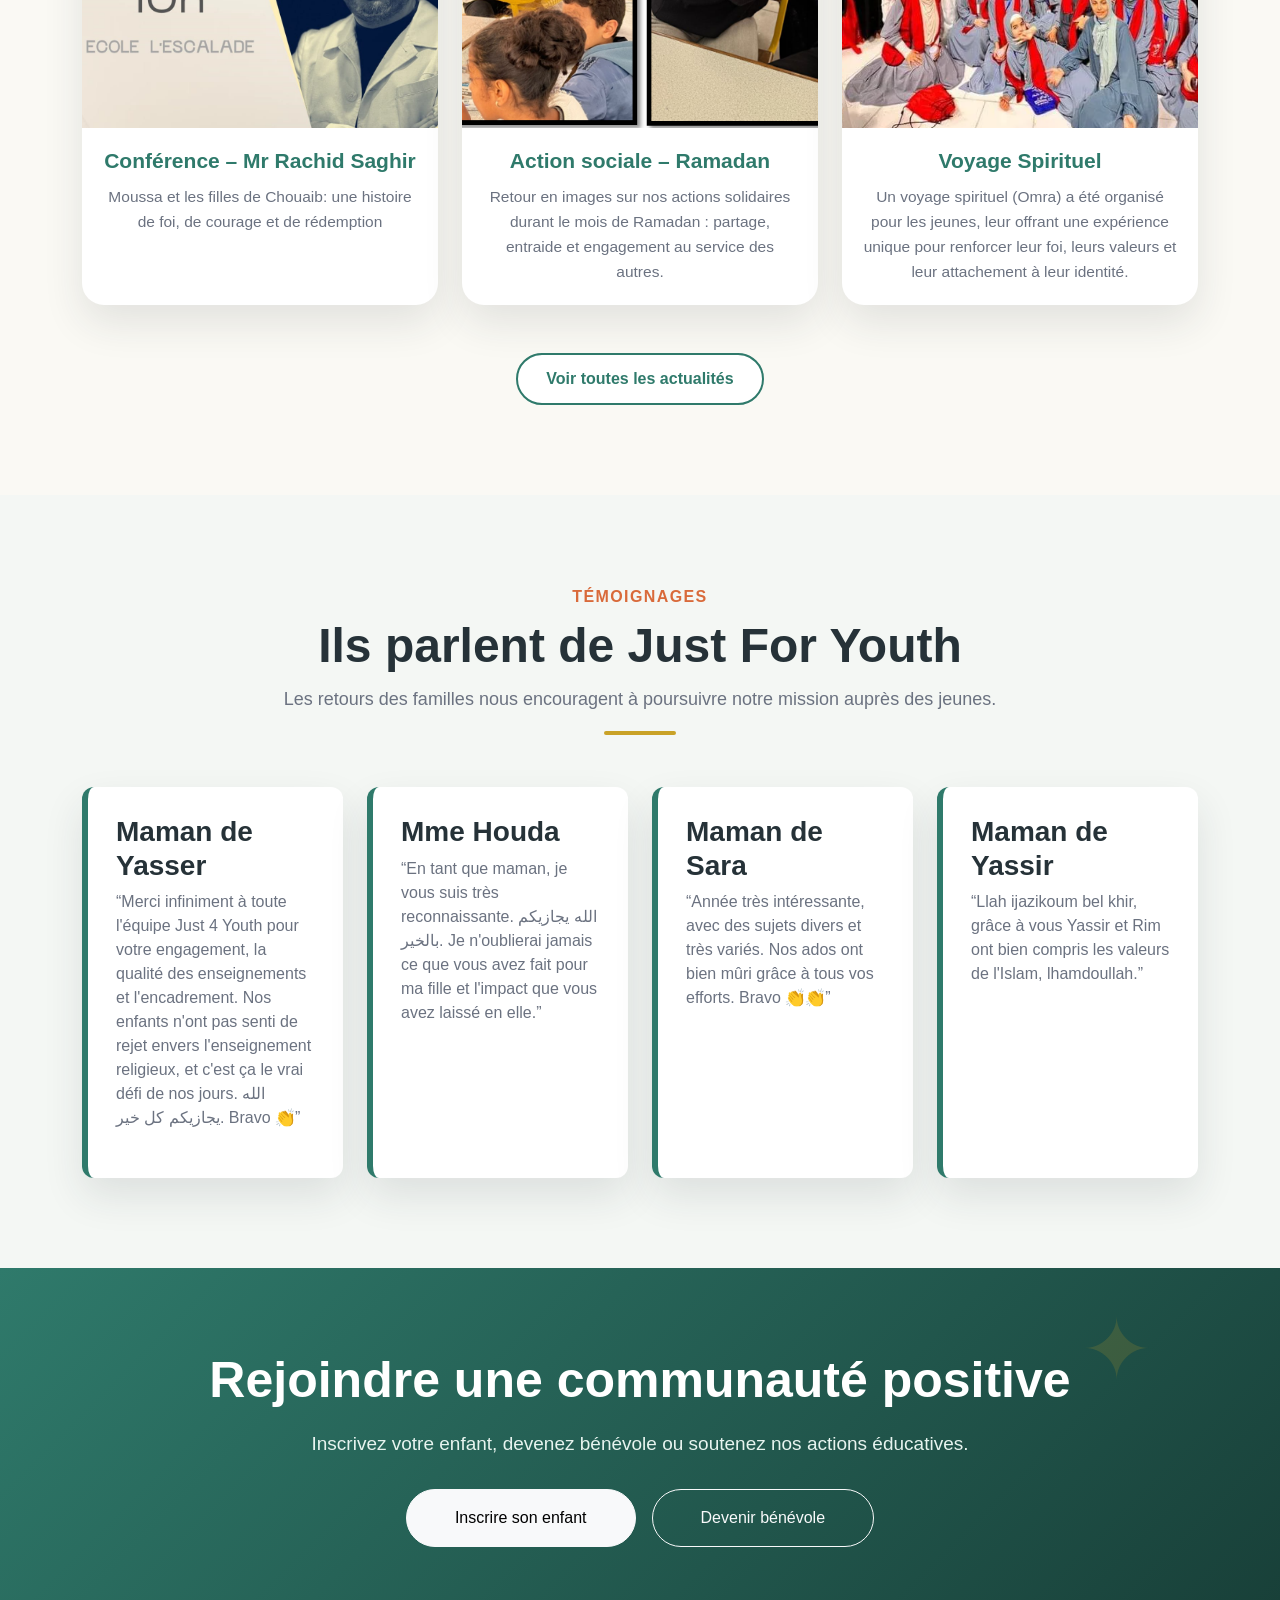
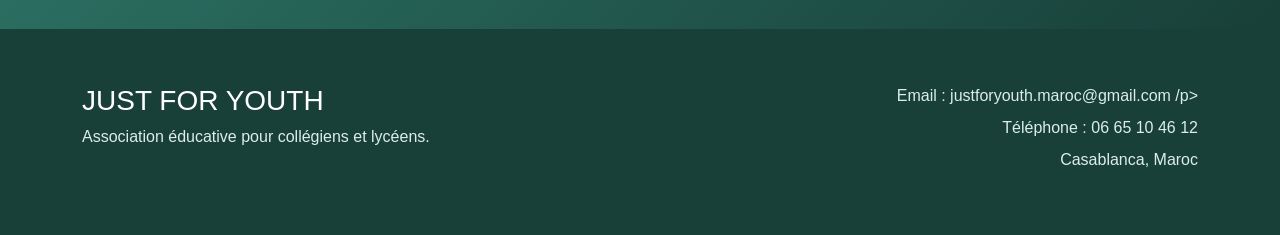
==== commit ba8f39ac: "Add files via upload" ====
--- a/index.html
+++ b/index.html
@@ -18,10 +18,10 @@
   </div>
 
   <div class="offcanvas-body">
-    <a href="#experience" class="mobile-link" data-bs-dismiss="offcanvas">L’expérience</a>
-    <a href="#programmes" class="mobile-link" data-bs-dismiss="offcanvas">Programmes</a>
-    <a href="#actualites" class="mobile-link" data-bs-dismiss="offcanvas">Actualités</a>
-    <a href="#temoignages" class="mobile-link" data-bs-dismiss="offcanvas">Témoignages</a>
+    <a href="#experience" class="mobile-link" >L’expérience</a>
+    <a href="programme.html" class="mobile-link" >Programmes</a>
+    <a href="#actualites" class="mobile-link" >Actualités</a>
+    <a href="#temoignages" class="mobile-link" >Témoignages</a>
     <a href="apropos.html" class="mobile-link">À propos</a>
 
     <div class="mobile-actions">
@@ -239,7 +239,8 @@
           <div class="info-card-img" style="height: 460px;"><img src="images/voyages_omra/OMRA.png" alt=""></div>
           <div class="info-card-body">
             <h3>Voyage Spirituel </h3>
-            <p>Lancement prochain d’un cycle d’ateliers pour collégiens et lycéens.</p>
+            <p> Un voyage spirituel (Omra) a été organisé pour les jeunes, leur offrant une expérience unique 
+              pour renforcer leur foi, leurs valeurs et leur attachement à leur identité.</p>
           </div>
         </div>
       </div>
@@ -356,6 +357,31 @@
 </script>
 
 <script src="https://cdn.jsdelivr.net/npm/bootstrap@5.3.3/dist/js/bootstrap.bundle.min.js"></script>
-
+<script>
+  document.querySelectorAll('.mobile-link[href^="#"]').forEach(link => {
+    link.addEventListener('click', function (e) {
+      e.preventDefault();
+
+      const targetId = this.getAttribute('href');
+      const target = document.querySelector(targetId);
+
+      const offcanvasElement = document.querySelector('#mobileMenu');
+      const offcanvas = bootstrap.Offcanvas.getInstance(offcanvasElement);
+
+      if (offcanvas) {
+        offcanvas.hide();
+      }
+
+      setTimeout(() => {
+        if (target) {
+          target.scrollIntoView({
+            behavior: 'smooth',
+            block: 'start'
+          });
+        }
+      }, 300);
+    });
+  });
+</script>
 </body>
 </html>
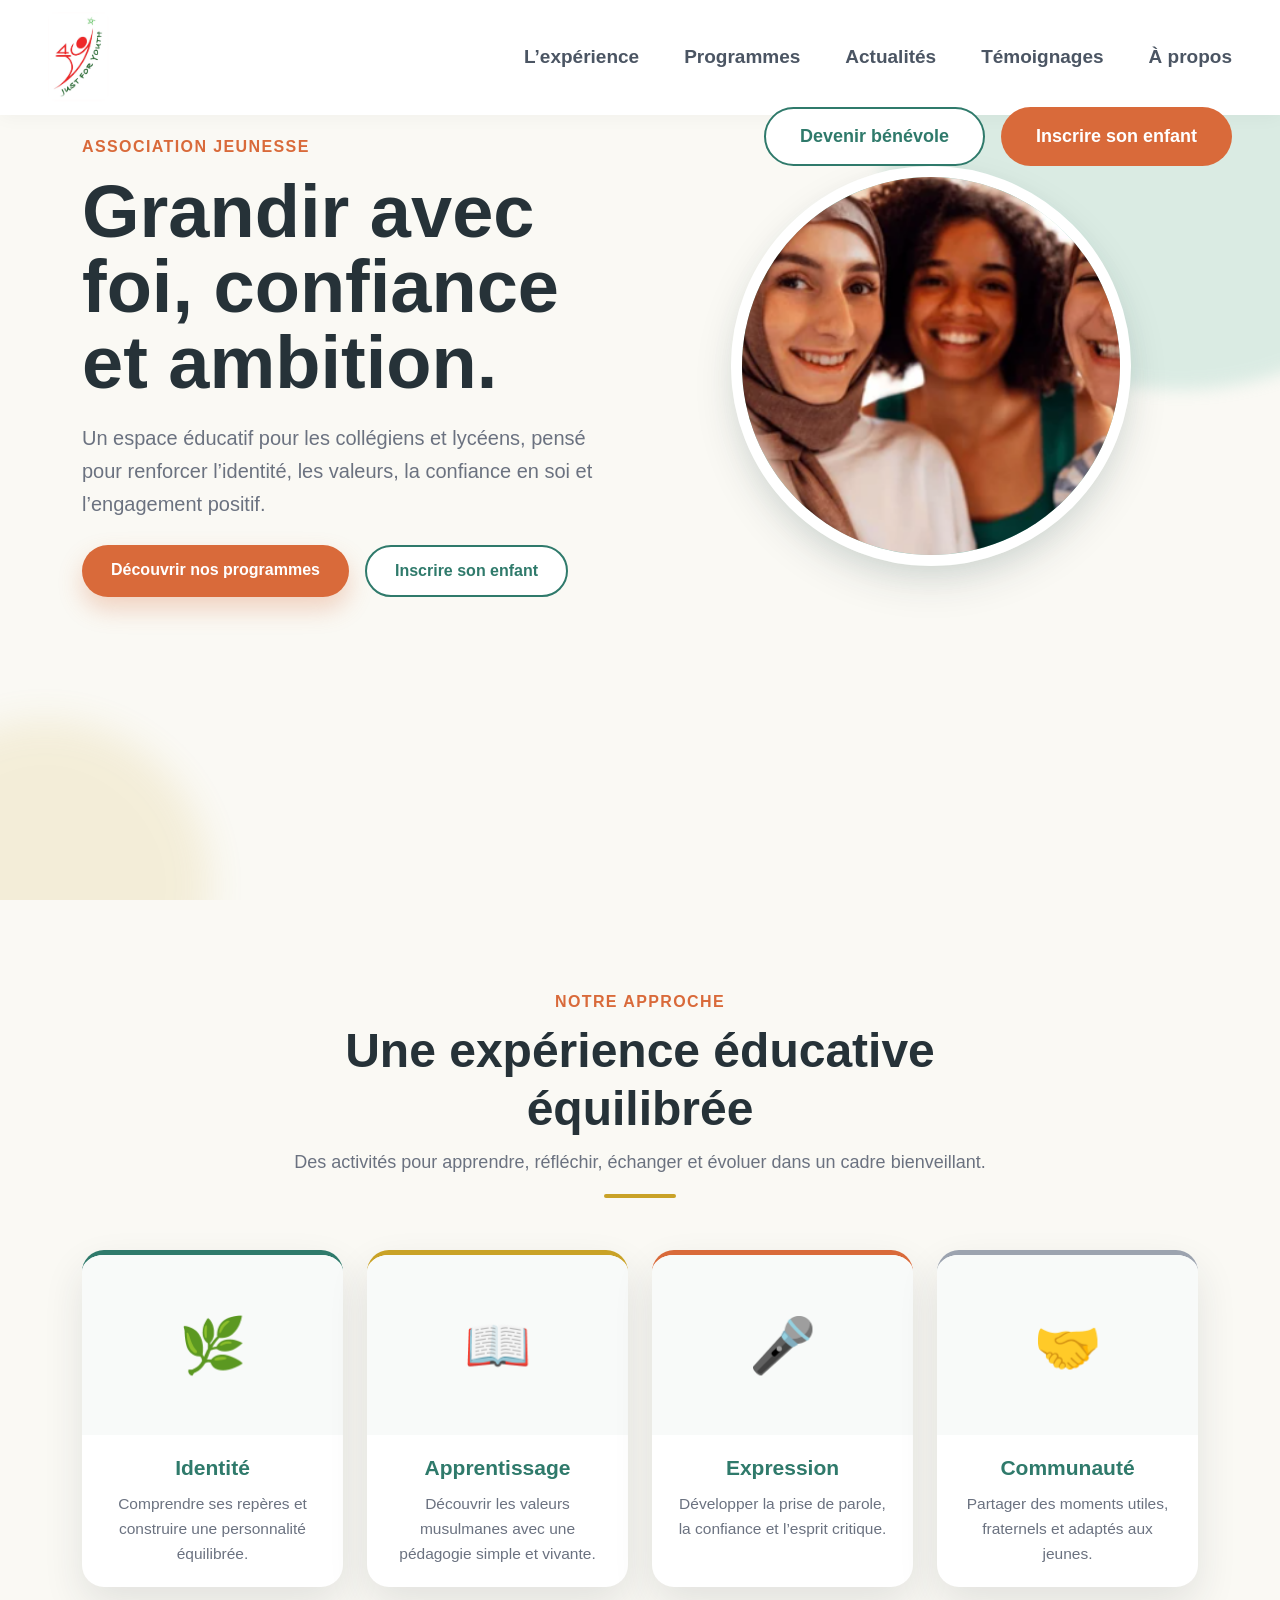
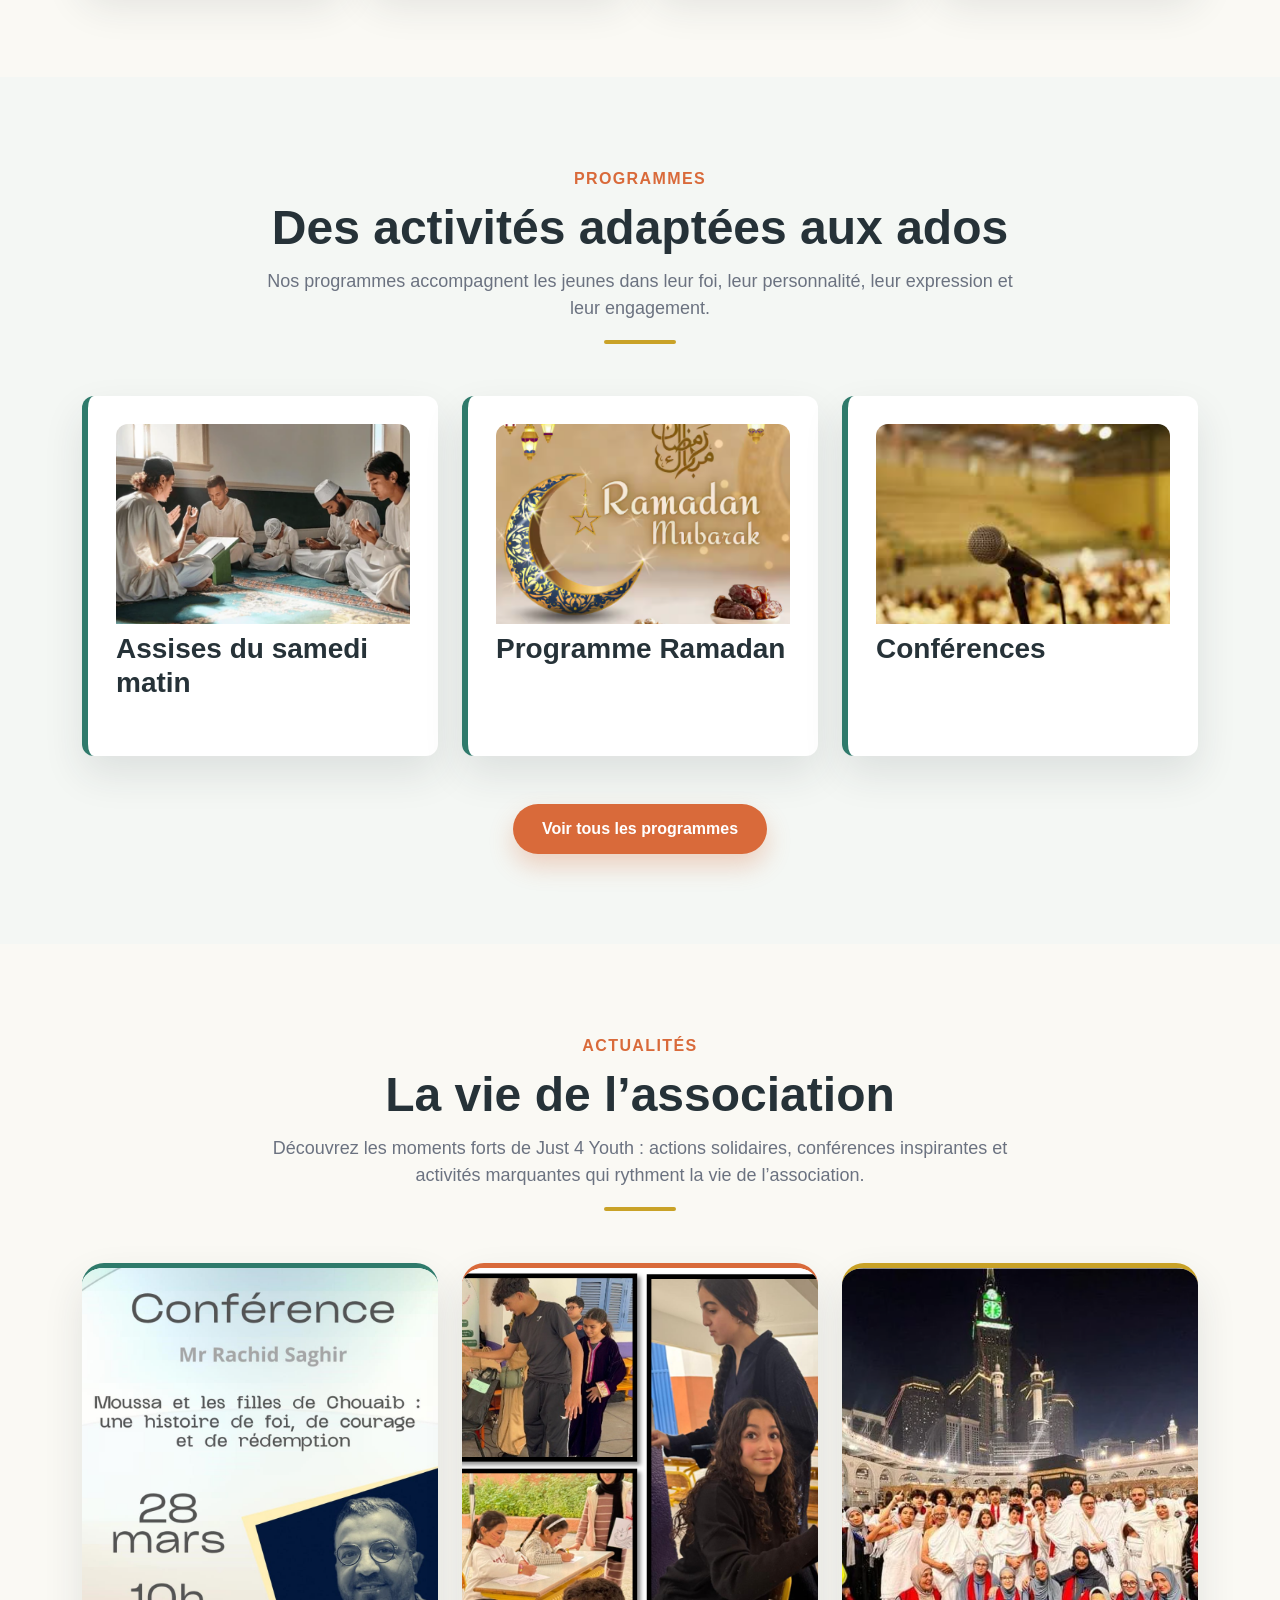
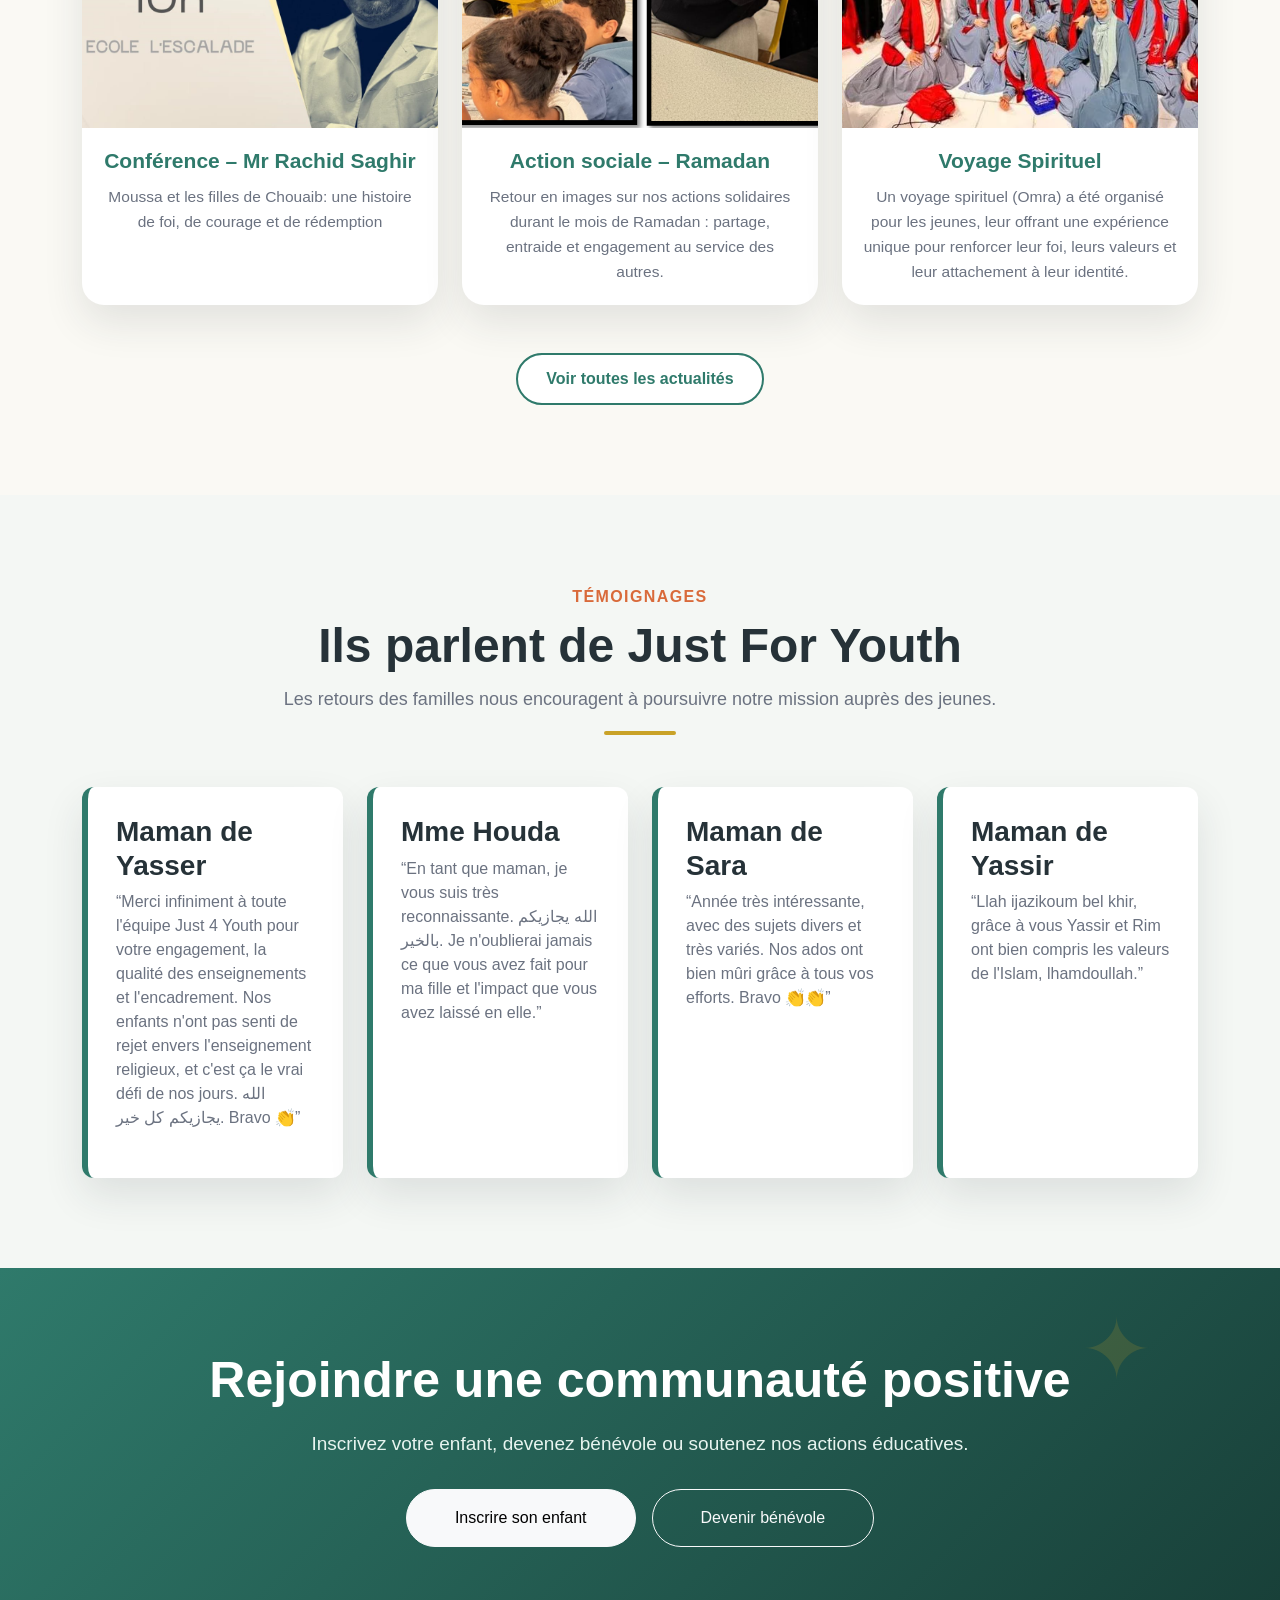
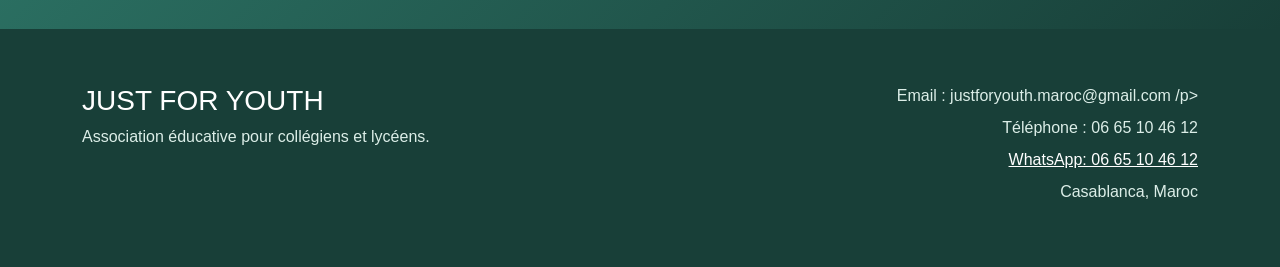
==== commit 72b6e313: "Add files via upload" ====
--- a/index.html
+++ b/index.html
@@ -334,6 +334,9 @@
       <div class="col-md-6 text-md-end">
         <p>Email : justforyouth.maroc@gmail.com /p>
           <p>Téléphone : 06 65 10 46 12</p>
+         <p> <a href="https://wa.me/212665104612" target="_blank" style="color:white">
+            WhatsApp:  06 65 10 46 12
+          </a></p>
         <p>Casablanca, Maroc</p>
       </div>
     </div>
